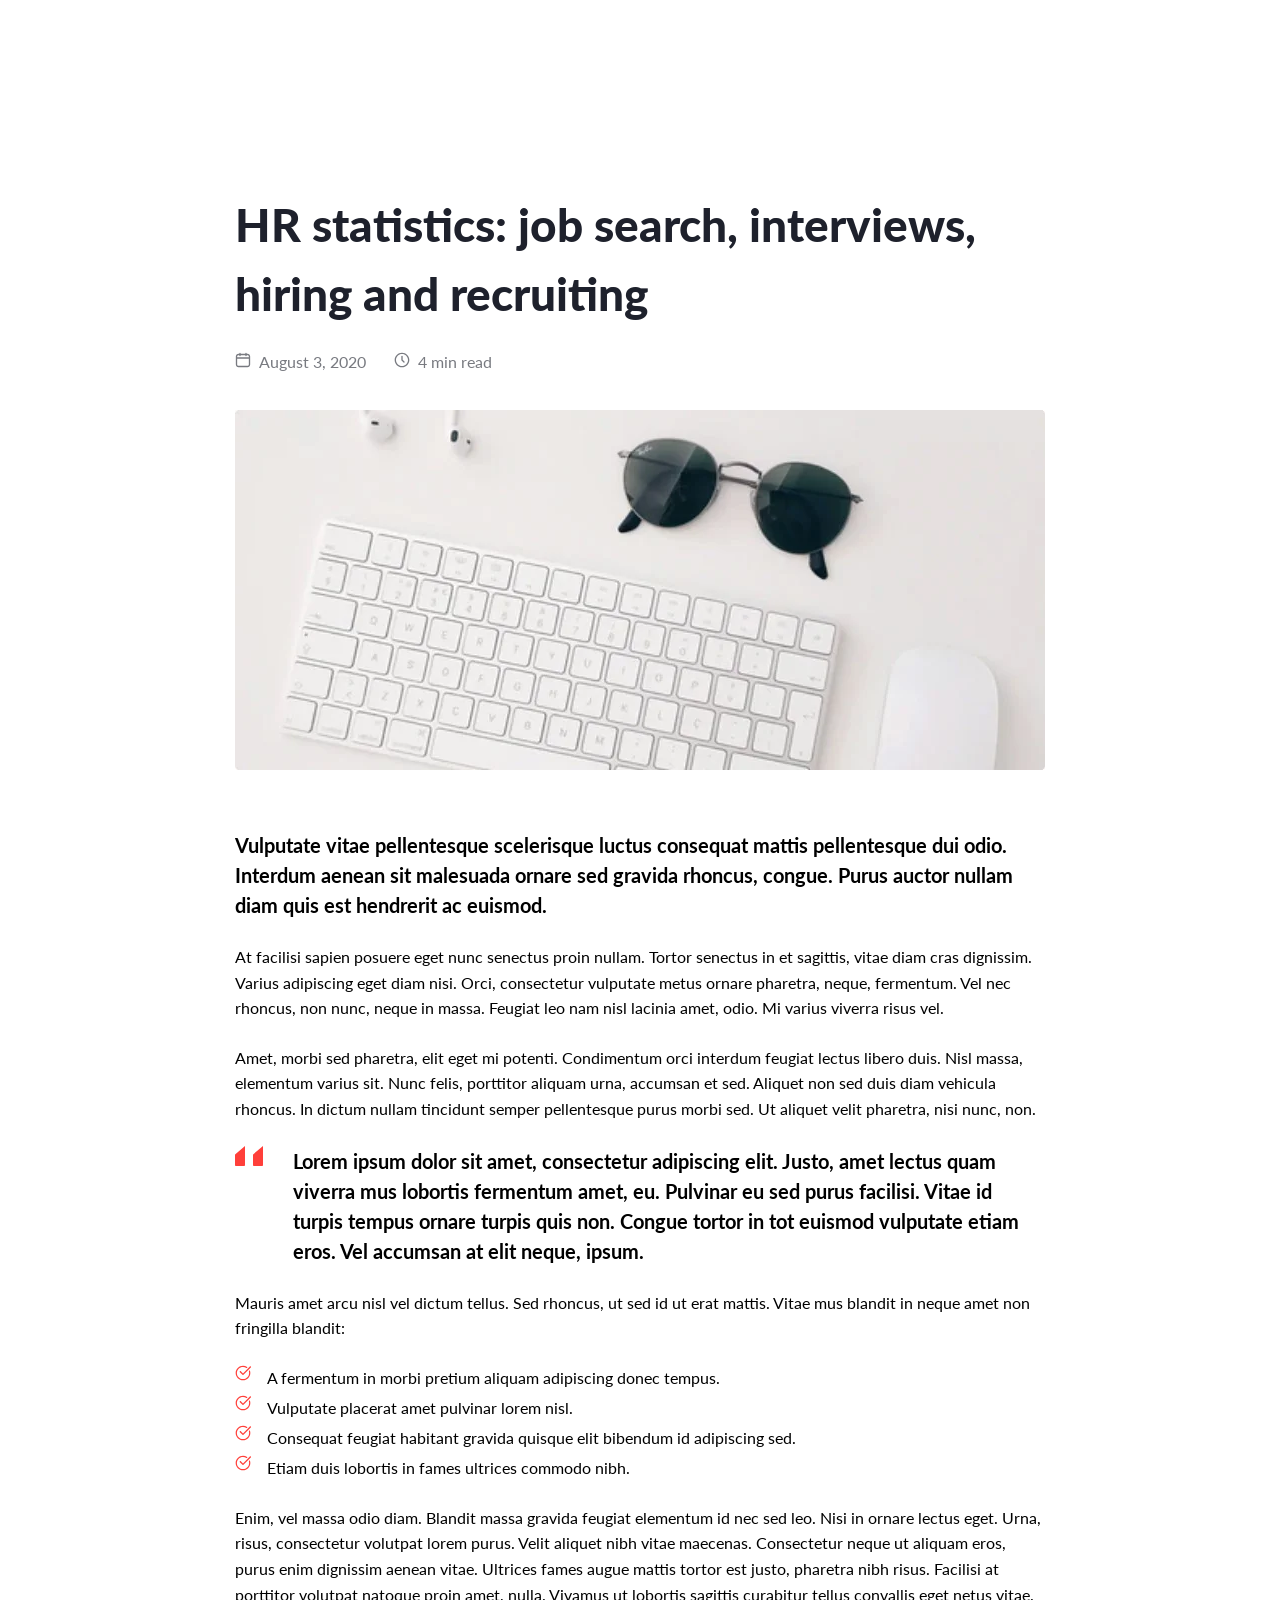
==== index.html @ 39c74c2b "Add files via upload" ====
<!DOCTYPE html>
<html lang="eng">

<head>
	<meta charset="UTF-8">
	<meta http-equiv="X-UA-Compatible" content="IE=edge">
	<meta name="viewport" content="width=device-width, initial-scale=1.0">
	<link rel="stylesheet" href="css/style.css">
	<title>Lesson 7.1</title>
</head>

<body>
	<div class="wrapper">
		<header class="header">

		</header>
		<main class="main">
			<h2 class="title">HR statistics: job search, interviews, hiring and recruiting</h2>
			<div class="date">
				<span class="month">August 3, 2020</span>
				<span class="time">4 min read</span>
			</div>
			<picture>
				<source srcset="img/main.webp" type="image/webp">
				<img src="img/main.jpg" alt="main">
			</picture>
			<p class="bold-text">Vulputate vitae pellentesque scelerisque luctus consequat mattis pellentesque dui odio. Interdum aenean sit malesuada ornare sed gravida rhoncus, congue. Purus auctor nullam diam quis est hendrerit ac euismod. </p>
			<p class="text">At facilisi sapien posuere eget nunc senectus proin nullam. Tortor senectus in et sagittis, vitae diam cras dignissim. Varius adipiscing eget diam nisi. Orci, consectetur vulputate metus ornare pharetra, neque, fermentum. Vel nec rhoncus, non nunc, neque in massa. Feugiat leo nam nisl lacinia amet, odio. Mi varius viverra risus vel.</p>
			<p class="text">Amet, morbi sed pharetra, elit eget mi potenti. Condimentum orci interdum feugiat lectus libero duis. Nisl massa, elementum varius sit. Nunc felis, porttitor aliquam urna, accumsan et sed. Aliquet non sed duis diam vehicula rhoncus. In dictum nullam tincidunt semper pellentesque purus morbi sed. Ut aliquet velit pharetra, nisi nunc, non.</p>
			<p class="bold-text ppl">Lorem ipsum dolor sit amet, consectetur adipiscing elit. Justo, amet lectus quam viverra mus lobortis fermentum amet, eu. Pulvinar eu sed purus facilisi. Vitae id turpis tempus ornare turpis quis non. Congue tortor in tot euismod vulputate etiam eros. Vel accumsan at elit neque, ipsum.</p>
			<p class="text">Mauris amet arcu nisl vel dictum tellus. Sed rhoncus, ut sed id ut erat mattis. Vitae mus blandit in neque amet non fringilla blandit:</p>
			<ul class="list">
				<li class="list-item">A fermentum in morbi pretium aliquam adipiscing donec tempus.</li>
				<li class="list-item">Vulputate placerat amet pulvinar lorem nisl.</li>
				<li class="list-item">Consequat feugiat habitant gravida quisque elit bibendum id adipiscing sed.</li>
				<li class="list-item">Etiam duis lobortis in fames ultrices commodo nibh.</li>
			</ul>
			<p class="text">Enim, vel massa odio diam. Blandit massa gravida feugiat elementum id nec sed leo. Nisi in ornare lectus eget. Urna, risus, consectetur volutpat lorem purus. Velit aliquet nibh vitae maecenas. Consectetur neque ut aliquam eros, purus enim dignissim aenean vitae. Ultrices fames augue mattis tortor est justo, pharetra nibh risus. Facilisi at porttitor volutpat natoque proin amet, nulla. Vivamus ut lobortis sagittis curabitur tellus convallis eget netus vitae.</p>
		</main>
		<footer class="footer">

		</footer>
	</div>
</body>

</html>
---- css/style.css ----
/* &display=swap */
@import "null.css";
@import url("https://fonts.googleapis.com/css?family=Lato:regular,700,900&display=swap");

body {
	font-family: Lato, serif;
}

.wrapper {
	overflow: hidden;
	min-height: 100%;
	max-width: 810px;
	margin: 0 auto;
}

.main img {
	margin: 0px 0px 60px 0px;
}

.title {
	margin: 0px 0px 26px 0px;
	padding: 190px 0px 0px 0px;
	font-weight: 900;
	font-size: 46px;
	line-height: calc(60 / 40);
	color: #1e212c;
}

.date {
	color: #787a80;
	margin: 0px 0px 40px 0px;
}

.month {
	margin: 0px 24px 0px 0px;
	padding: 0px 0px 0px 24px;
	background: url("../img/calendar.svg") 0 0 no-repeat;
}
.time {
	padding: 0px 0px 0px 24px;
	background: url("../img/clock.svg") 0 0 no-repeat;
}

.bold-text {
	margin: 0px 0px 24px 0px;
	font-weight: 700;
	font-size: 20px;
	line-height: calc(30 / 20);
}

.ppl {
	padding: 0px 0px 0px 58px;
	background: url("../img/braces.svg") 0 0 no-repeat;
}

.text {
	margin: 0px 0px 24px 0px;
	line-height: calc(25.6 / 16);
}
.list {
	margin: 0px 0px 24px 0px;
}
.list-item {
	background: url("../img/mark.svg") 0 0 no-repeat;
	margin: 0px 0px 4px 0px;
	padding: 0px 0px 0px 32px;
	line-height: calc(26 / 16);
}
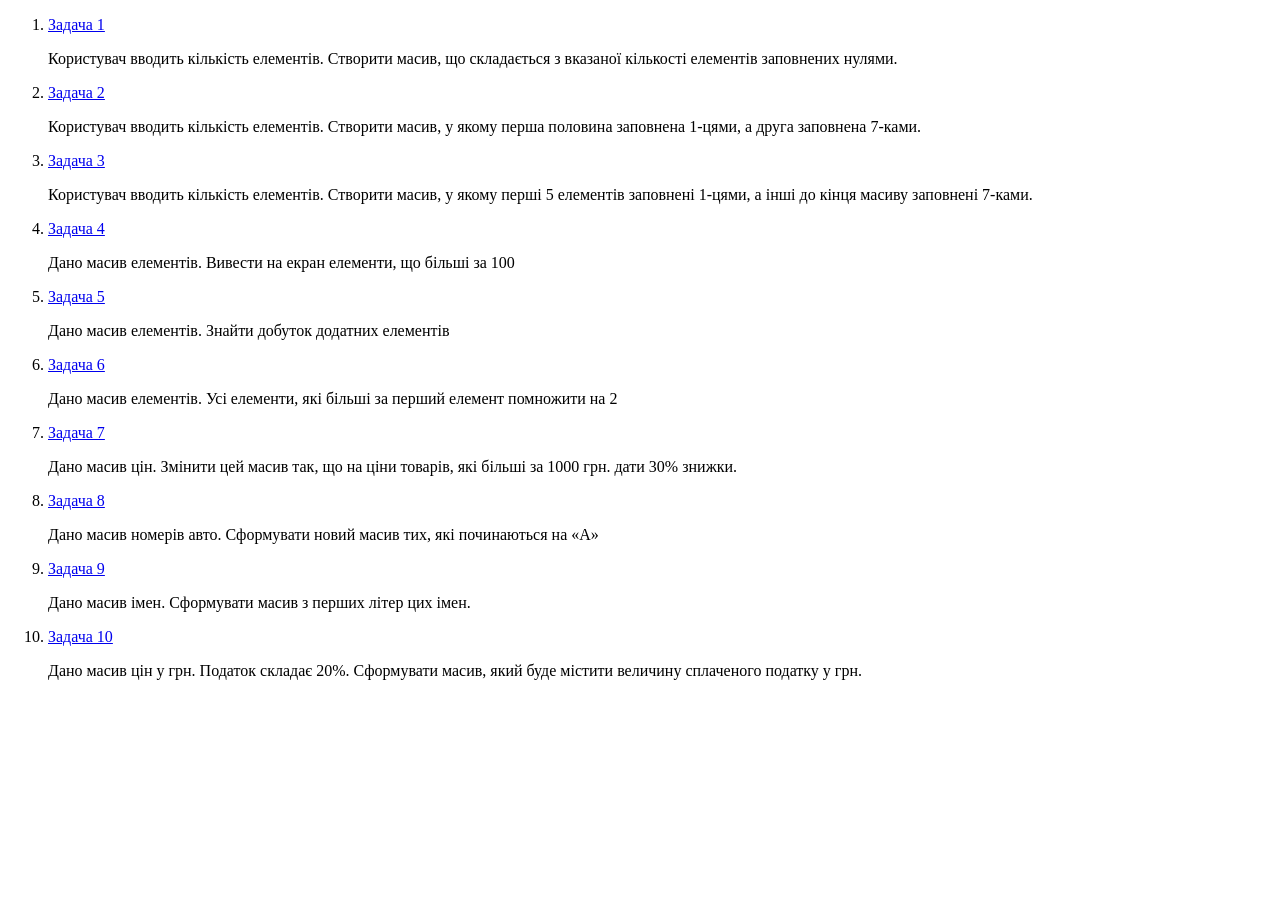
==== commit dfc9e950: "Add files via upload" ====
--- a/index.html
+++ b/index.html
@@ -1,46 +1,56 @@
 <!DOCTYPE html>
-<html lang="eng">
+<html lang="uk">
 
 <head>
-	<meta charset="UTF-8">
-	<meta http-equiv="X-UA-Compatible" content="IE=edge">
-	<meta name="viewport" content="width=device-width, initial-scale=1.0">
-	<link rel="stylesheet" href="css/style.css">
-	<title>Lesson 7.1</title>
+   <meta charset="UTF-8">
+   <meta http-equiv="X-UA-Compatible" content="IE=edge">
+   <meta name="viewport" content="width=device-width, initial-scale=1.0">
+   <title>Lesson 9</title>
 </head>
 
 <body>
-	<div class="wrapper">
-		<header class="header">
-
-		</header>
-		<main class="main">
-			<h2 class="title">HR statistics: job search, interviews, hiring and recruiting</h2>
-			<div class="date">
-				<span class="month">August 3, 2020</span>
-				<span class="time">4 min read</span>
-			</div>
-			<picture>
-				<source srcset="img/main.webp" type="image/webp">
-				<img src="img/main.jpg" alt="main">
-			</picture>
-			<p class="bold-text">Vulputate vitae pellentesque scelerisque luctus consequat mattis pellentesque dui odio. Interdum aenean sit malesuada ornare sed gravida rhoncus, congue. Purus auctor nullam diam quis est hendrerit ac euismod. </p>
-			<p class="text">At facilisi sapien posuere eget nunc senectus proin nullam. Tortor senectus in et sagittis, vitae diam cras dignissim. Varius adipiscing eget diam nisi. Orci, consectetur vulputate metus ornare pharetra, neque, fermentum. Vel nec rhoncus, non nunc, neque in massa. Feugiat leo nam nisl lacinia amet, odio. Mi varius viverra risus vel.</p>
-			<p class="text">Amet, morbi sed pharetra, elit eget mi potenti. Condimentum orci interdum feugiat lectus libero duis. Nisl massa, elementum varius sit. Nunc felis, porttitor aliquam urna, accumsan et sed. Aliquet non sed duis diam vehicula rhoncus. In dictum nullam tincidunt semper pellentesque purus morbi sed. Ut aliquet velit pharetra, nisi nunc, non.</p>
-			<p class="bold-text ppl">Lorem ipsum dolor sit amet, consectetur adipiscing elit. Justo, amet lectus quam viverra mus lobortis fermentum amet, eu. Pulvinar eu sed purus facilisi. Vitae id turpis tempus ornare turpis quis non. Congue tortor in tot euismod vulputate etiam eros. Vel accumsan at elit neque, ipsum.</p>
-			<p class="text">Mauris amet arcu nisl vel dictum tellus. Sed rhoncus, ut sed id ut erat mattis. Vitae mus blandit in neque amet non fringilla blandit:</p>
-			<ul class="list">
-				<li class="list-item">A fermentum in morbi pretium aliquam adipiscing donec tempus.</li>
-				<li class="list-item">Vulputate placerat amet pulvinar lorem nisl.</li>
-				<li class="list-item">Consequat feugiat habitant gravida quisque elit bibendum id adipiscing sed.</li>
-				<li class="list-item">Etiam duis lobortis in fames ultrices commodo nibh.</li>
-			</ul>
-			<p class="text">Enim, vel massa odio diam. Blandit massa gravida feugiat elementum id nec sed leo. Nisi in ornare lectus eget. Urna, risus, consectetur volutpat lorem purus. Velit aliquet nibh vitae maecenas. Consectetur neque ut aliquam eros, purus enim dignissim aenean vitae. Ultrices fames augue mattis tortor est justo, pharetra nibh risus. Facilisi at porttitor volutpat natoque proin amet, nulla. Vivamus ut lobortis sagittis curabitur tellus convallis eget netus vitae.</p>
-		</main>
-		<footer class="footer">
-
-		</footer>
-	</div>
+   <ol>
+      <li>
+         <a href="task/task_1.html">Задача 1</a>
+         <p>Користувач вводить кількість елементів. Створити масив, що складається з вказаної кількості елементів заповнених нулями.</p>
+      </li>
+      <li>
+         <a href="task/task_2.html">Задача 2</a>
+         <p>Користувач вводить кількість елементів. Створити масив, у якому перша половина заповнена 1-цями, а друга заповнена 7-ками.</p>
+      </li>
+      <li>
+         <a href="task/task_3.html">Задача 3</a>
+         <p>Користувач вводить кількість елементів. Створити масив, у якому перші 5 елементів заповнені 1-цями, а інші до кінця масиву заповнені 7-ками.</p>
+      </li>
+      <li>
+         <a href="task/task_4.html">Задача 4</a>
+         <p>Дано масив елементів. Вивести на екран елементи, що більші за 100</p>
+      </li>
+      <li>
+         <a href="task/task_5.html">Задача 5</a>
+         <p>Дано масив елементів. Знайти добуток додатних елементів</p>
+      </li>
+      <li>
+         <a href="task/task_6.html">Задача 6</a>
+         <p>Дано масив елементів. Усі елементи, які більші за перший елемент помножити на 2</p>
+      </li>
+      <li>
+         <a href="task/task_7.html">Задача 7</a>
+         <p>Дано масив цін. Змінити цей масив так, що на ціни товарів, які більші за 1000 грн. дати 30% знижки.</p>
+      </li>
+      <li>
+         <a href="task/task_8.html">Задача 8</a>
+         <p>Дано масив номерів авто. Сформувати новий масив тих, які починаються на «А»</p>
+      </li>
+      <li>
+         <a href="task/task_9.html">Задача 9</a>
+         <p>Дано масив імен. Сформувати масив з перших літер цих імен.</p>
+      </li>
+      <li>
+         <a href="task/task_10.html">Задача 10</a>
+         <p>Дано масив цін у грн. Податок складає 20%. Сформувати масив, який буде містити величину сплаченого податку у грн.</p>
+      </li>
+   </ol>
 </body>
 
 </html>
